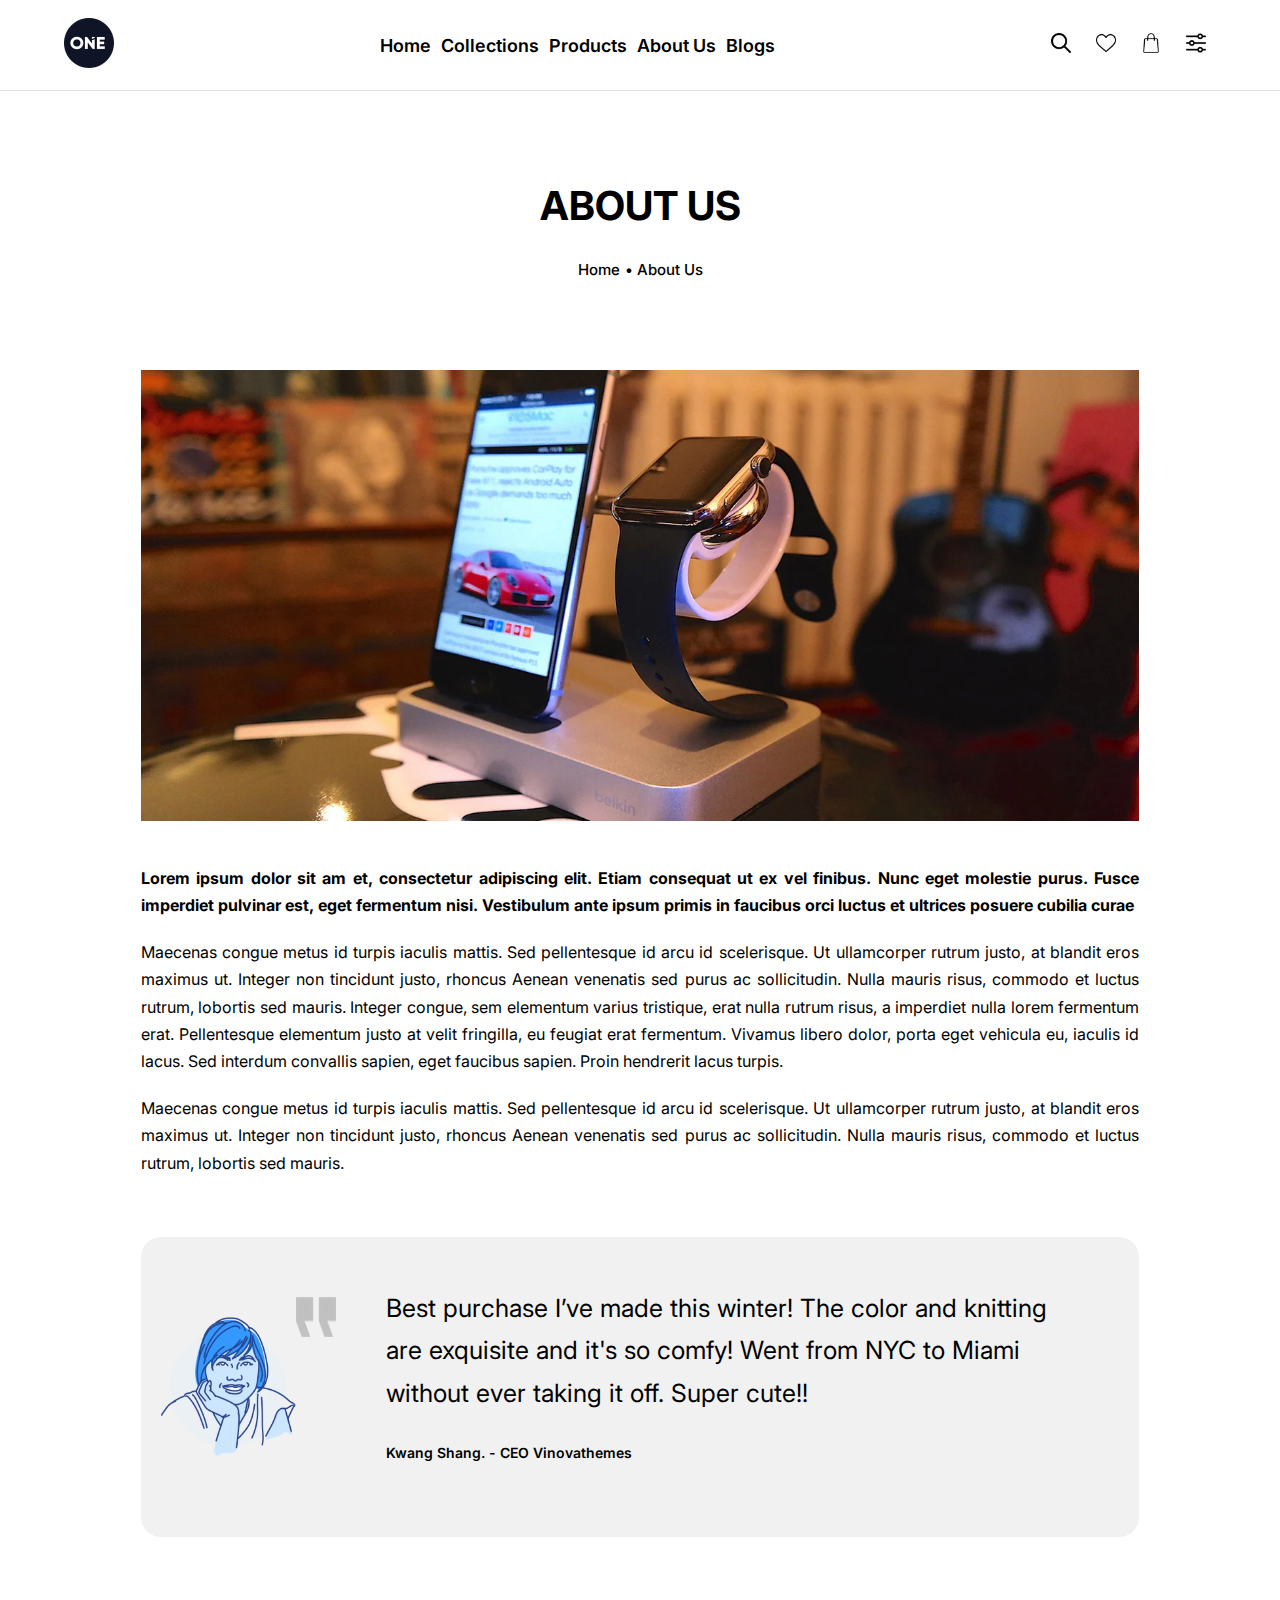
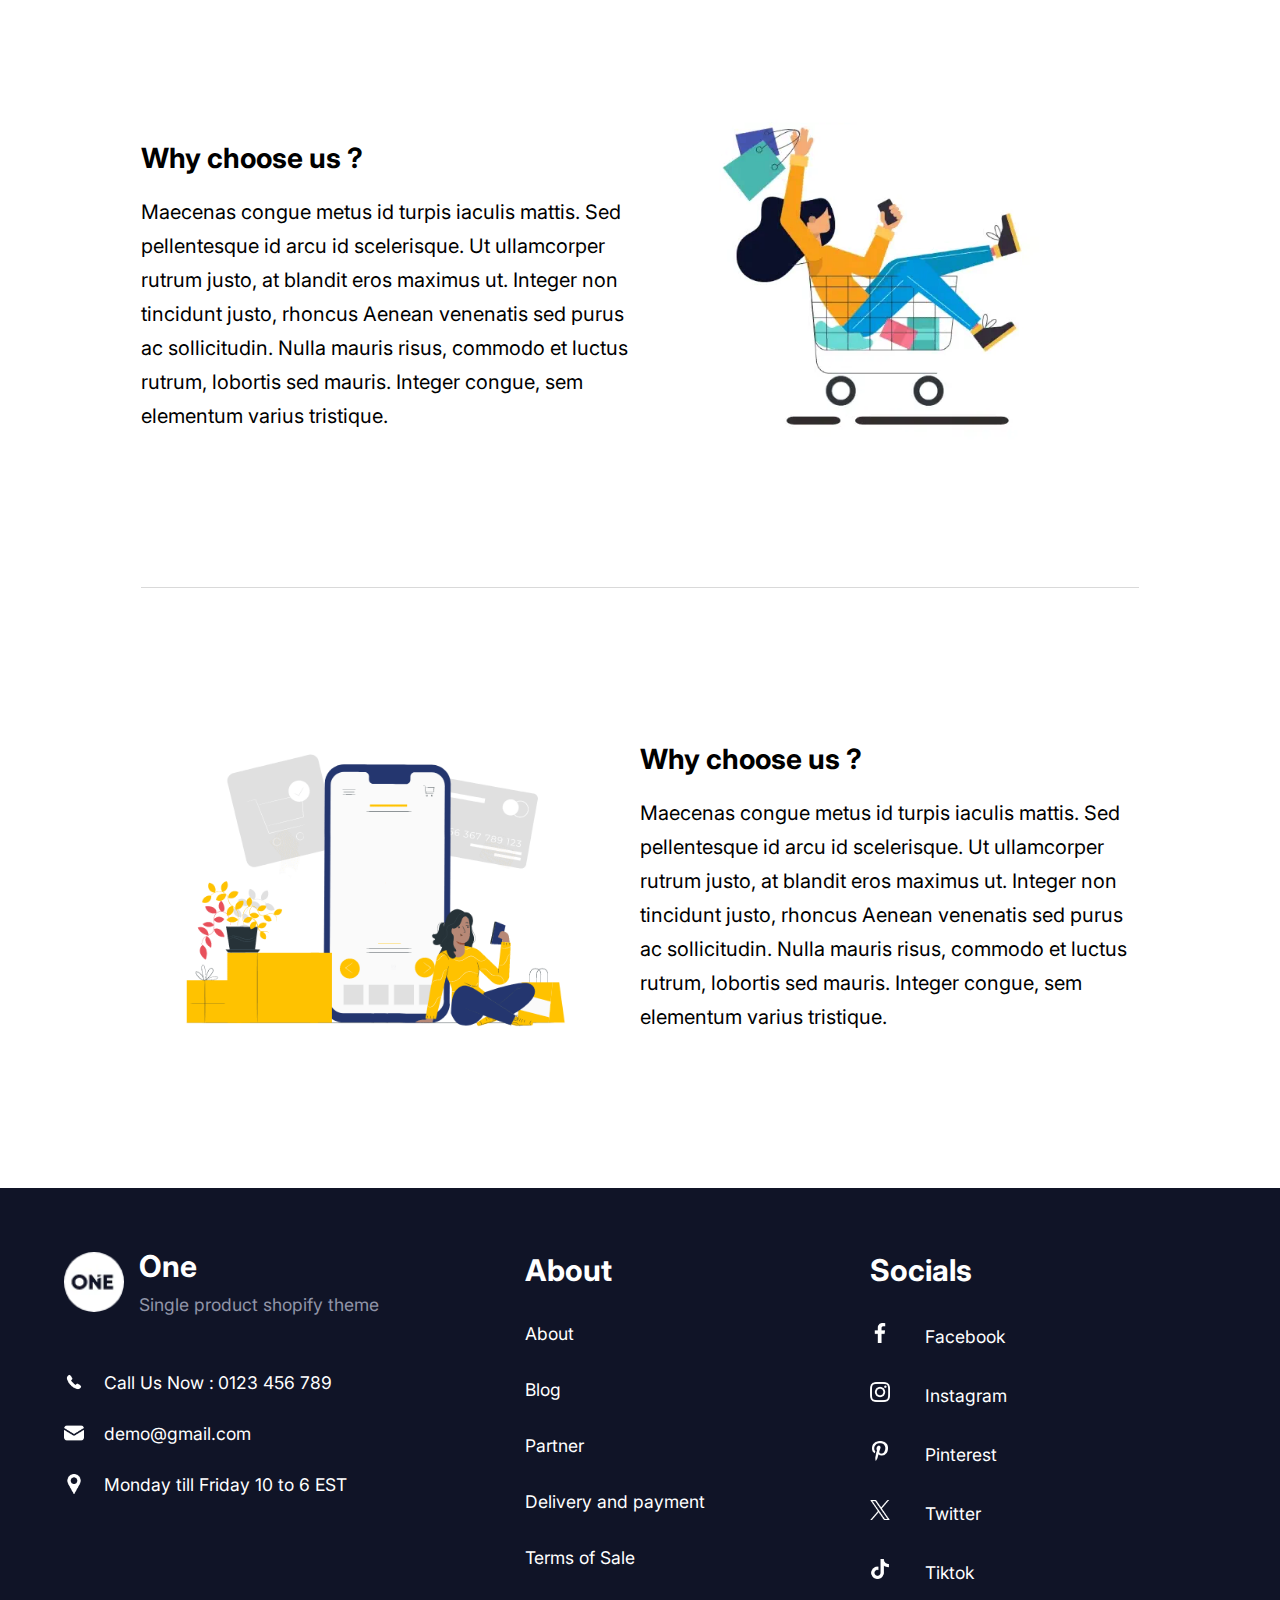
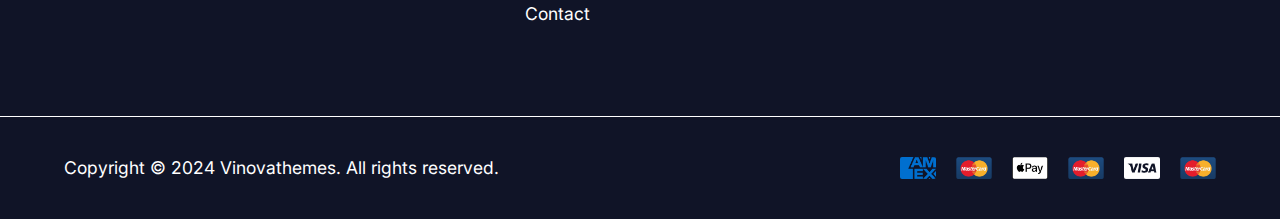
==== about.html @ 4d0b7486 "initial commit" ====
<!DOCTYPE html>
<html lang="en">
  <head>
    <meta charset="UTF-8" />
    <meta name="viewport" content="width=device-width, initial-scale=1.0" />
    <link rel="stylesheet" href="./css/landing.css" />
    <link rel="stylesheet" href="./css/collection.css" />
    <link rel="stylesheet" href="./css/about.css" />
    <link rel="stylesheet" href="./css/common.css" />

    <style>
      @import url("https://fonts.googleapis.com/css2?family=Inter:ital,opsz,wght@0,14..32,100..900;1,14..32,100..900&display=swap");

      /* ANIMATION START */

      @keyframes appear {
        from {
          opacity: 0;
          scale: 0.5;
        }
        to {
          opacity: 1;
          scale: 1;
        }
      }

      .hero-sec,
      .about-sec__desc img {
        animation: appear 0.3s linear;
      }

      .about-sec__desc p,
      .about-quote-sec,
      .about-sec__list-item {
        animation: appear linear;
        animation-timeline: view();
        animation-range: entry 0% cover 40%;
      }

      /* ANIMATION END */
    </style>

    <title>ABOUT US</title>
  </head>

  <body>
    <!-- HEADER START  -->

    <div class="header">
      <div>
        <a href="./">
          <span
            ><img
              class="header__logo"
              src="./images/logo.avif"
              alt="logo"
            /> </span
        ></a>
      </div>

      <div class="header__menus">
        <a href="/">Home</a>
        <a href="/collection.html">Collections</a>
        <a href="/product.html">Products</a>
        <a href="/about.html">About Us</a>
        <a href="/blog.html">Blogs</a>
      </div>

      <div class="header__icons">
        <img
          class="header__search"
          src="./images/icons/search.png"
          alt="search icon"
        />
        <img
          class="header__likes"
          src="./images/icons/heart.png"
          alt="likes icon"
        />
        <img
          class="header__cart"
          src="./images/icons/cart.png"
          alt="cart icon"
        />
        <img
          class="header__settings"
          src="./images/icons/settings.png"
          alt="settings icon"
        />
      </div>
      <img
        class="header__menu-icon"
        src="./images/icons/app-drawer.png"
        alt="menu-icon"
      />
    </div>

    <!-- HEADER END  -->

    <!-- HERO SEC START -->

    <div class="hero-sec about-sec">
      <h2>ABOUT US</h2>
      <p>
        <span><a href="/">Home</a></span
        >• About Us
      </p>
    </div>

    <!-- HERO SEC END -->

    <!-- ABOUT SEC DESCRIPTION START -->

    <div class="about-sec__desc">
      <img src="./images/about-img.webp" alt="img.png" />
      <p class="para-bold">
        Lorem ipsum dolor sit am et, consectetur adipiscing elit. Etiam
        consequat ut ex vel finibus. Nunc eget molestie purus. Fusce imperdiet
        pulvinar est, eget fermentum nisi. Vestibulum ante ipsum primis in
        faucibus orci luctus et ultrices posuere cubilia curae
      </p>
      <p>
        Maecenas congue metus id turpis iaculis mattis. Sed pellentesque id arcu
        id scelerisque. Ut ullamcorper rutrum justo, at blandit eros maximus ut.
        Integer non tincidunt justo, rhoncus Aenean venenatis sed purus ac
        sollicitudin. Nulla mauris risus, commodo et luctus rutrum, lobortis sed
        mauris. Integer congue, sem elementum varius tristique, erat nulla
        rutrum risus, a imperdiet nulla lorem fermentum erat. Pellentesque
        elementum justo at velit fringilla, eu feugiat erat fermentum. Vivamus
        libero dolor, porta eget vehicula eu, iaculis id lacus. Sed interdum
        convallis sapien, eget faucibus sapien. Proin hendrerit lacus turpis.
      </p>
      <p>
        Maecenas congue metus id turpis iaculis mattis. Sed pellentesque id arcu
        id scelerisque. Ut ullamcorper rutrum justo, at blandit eros maximus ut.
        Integer non tincidunt justo, rhoncus Aenean venenatis sed purus ac
        sollicitudin. Nulla mauris risus, commodo et luctus rutrum, lobortis sed
        mauris.
      </p>
    </div>

    <!-- ABOUT SEC DESCRIPTION END -->

    <!-- ABOUT QUOTE START -->
    <div class="about-quote-sec">
      <div class="about-quote-sec__img">
        <img src="./images/quote-woman.avif" alt="" />
      </div>
      <div class="about-quote-sec__text">
        <img src="./images/icons/icon-quote.webp" alt="quotation-mark" />
        <div class="about-quote-sec__para">
          <p class="quote-para">
            Best purchase I’ve made this winter! The color and knitting are
            exquisite and it's so comfy! Went from NYC to Miami without ever
            taking it off. Super cute!!
          </p>
          <p class="quote-name">Kwang Shang. - CEO Vinovathemes</p>
        </div>
      </div>
    </div>
    <!-- ABOUT QUOTE END -->

    <!-- ABOUT LIST START -->
    <div class="about-sec__list">
      <div class="about-sec__list-item border-bottom">
        <div class="about-sec__list-item-text">
          <h4>Why choose us ?</h4>
          <p>
            Maecenas congue metus id turpis iaculis mattis. Sed pellentesque id
            arcu id scelerisque. Ut ullamcorper rutrum justo, at blandit eros
            maximus ut. Integer non tincidunt justo, rhoncus Aenean venenatis
            sed purus ac sollicitudin. Nulla mauris risus, commodo et luctus
            rutrum, lobortis sed mauris. Integer congue, sem elementum varius
            tristique.
          </p>
        </div>
        <div class="about-sec__list-item-img">
          <img src="./images/gifs/about-1.webp" alt="" />
        </div>
      </div>

      <div class="about-sec__list-item">
        <div class="about-sec__list-item-img">
          <img src="./images/gifs/about-2.gif" alt="" />
        </div>

        <div class="about-sec__list-item-text">
          <h4>Why choose us ?</h4>
          <p>
            Maecenas congue metus id turpis iaculis mattis. Sed pellentesque id
            arcu id scelerisque. Ut ullamcorper rutrum justo, at blandit eros
            maximus ut. Integer non tincidunt justo, rhoncus Aenean venenatis
            sed purus ac sollicitudin. Nulla mauris risus, commodo et luctus
            rutrum, lobortis sed mauris. Integer congue, sem elementum varius
            tristique.
          </p>
        </div>
      </div>
    </div>
    <!-- ABOUT LIST END -->

    <!-- FOOTER SECTION START -->
    <div class="footer-sec">
      <!-- ---contact--- -->
      <div class="footer-sec__contact">
        <div class="footer-sec__contact-logo">
          <img src="./images/logo-white.webp" alt="logo" />
          <div class="footer-sec__contact-logo-text">
            <h6>One</h6>
            <p>Single product shopify theme</p>
          </div>
        </div>
        <div class="footer-sec__contact-info">
          <img src="./images/icons/call.png" alt="phone" />
          <p class="footer-sec__contact-text">Call Us Now :</p>

          <p class="footer-sec__contact-link">0123 456 789</p>
        </div>

        <div class="footer-sec__contact-info">
          <img src="./images/icons/email.png" alt="phone" />

          <p class="footer-sec__contact-link">demo@gmail.com</p>
        </div>

        <div class="footer-sec__contact-info">
          <img src="./images/icons/pin.png" alt="phone" />
          <p class="footer-sec__contact-text">Monday till Friday 10 to 6 EST</p>
        </div>
      </div>

      <!-- ---about--- -->
      <div class="footer-sec__about">
        <h4>About</h4>

        <div class="footer-about__a">
          <a href="#">About</a>
          <a href="#">Blog</a>
          <a href="#">Partner</a>
          <a href="#">Delivery and payment</a>
          <a href="#">Terms of Sale</a>
          <a href="#">Contact</a>
        </div>
      </div>

      <!-- ---social--- -->

      <div class="footer-sec__social">
        <h4>Socials</h4>

        <div class="footer-social__a">
          <a href="#">
            <span><img src="./images/icons/facebook.png" alt="fb" /></span>
            Facebook</a
          >
          <a href="#">
            <span><img src="./images/icons/instagram.png" alt="fb" /></span>

            Instagram</a
          >
          <a href="#">
            <span><img src="./images/icons/pinterest.png" alt="fb" /></span>
            Pinterest</a
          >
          <a href="#">
            <span><img src="./images/icons/twitter.png" alt="fb" /></span>
            Twitter</a
          >
          <a href="#">
            <span><img src="./images/icons/tiktok.png" alt="fb" /></span>
            Tiktok</a
          >
        </div>
      </div>
    </div>
    <!-- FOOTER SECTION END -->

    <!--LOWER FOOTER START -->
    <div class="lower-footer">
      <p>Copyright © 2024 Vinovathemes. All rights reserved.</p>
      <div class="lower-footer__cards">
        <img src="./images/icons/american-express.png" alt="american-express" />
        <img src="./images/icons/master.png" alt="master" />
        <img src="./images/icons/apple-pay.png" alt="apple-pay" />
        <img src="./images/icons/master.png" alt="master" />
        <img src="./images/icons/visa.png" alt="visa" />
        <img src="./images/icons/master.png" alt="master" />
      </div>
    </div>
    <!--LOWER FOOTER END -->
  </body>
</html>
---- css/landing.css ----
/* -------------- */
/*  HERO SECTION  */
/* -------------- */

.hero-section {
  display: flex;
  width: calc(100% - 30%);
  height: 600px;
  display: flex;
  padding: 0px 15%;
  margin-top: 90px;
  background-image: url("/images/image_1.webp");
  background-repeat: no-repeat;
  background-size: cover;
}

.text-highlight {
  font-size: 16px;
  color: #9195a8;
  text-transform: uppercase;
  text-align: center;
}

.hero-section__content {
  width: 50%;
  height: 100%;
  display: flex;
  flex-direction: column;
  justify-content: center;

  align-items: flex-end;
  gap: 50px;
}

.content__title {
  text-align: right;
  font-size: 45px;
}

.hero-section__link {
  font-size: 17.5px;
  color: #000;
  padding: 30px;
  text-decoration: none;
  transition: all 0.2s;

  gap: 10px;
  cursor: pointer;
}

.hero-section__link:hover {
  color: #4bd963;
}

.hero-section__link span img {
  width: 17.5px;
  height: 17.5px;
}

.content__btn {
  width: 140px;
  height: 40px;
  background-color: #4bd963;
  outline: none;
  border: none;
  border-radius: 6px;
  font-size: 17, 5px;
  color: white;
  font-weight: 600px;
  cursor: pointer;
  transition: ease-in 0.3s;
}

.content__btn:hover {
  background-color: #25b62f;
}

/* ----------------- */
/*  HERO SECTION END */
/* ----------------- */

/* -------------- */
/*  POLICY START  */
/* -------------- */

.policy-item {
  margin-top: 40px;

  background-image: url(/images/policy-img.png);
  background-size: cover;
  background-repeat: no-repeat;
  background-position: center;
  width: 100%;
  height: 590px;
  display: flex;
  flex-direction: column;
  justify-content: center;
  align-items: center;
}

.policy-item__text {
  padding-top: 30px;
  width: 100%;
  display: flex;
  justify-content: center;
  color: #fff;
  font-size: 20px;
}

.policy-item__heading {
  padding-top: 30px;
  width: 100%;
  display: flex;
  justify-content: center;
  color: #fff;
  font-size: 45px;
}

.policy-item__list {
  padding-top: 30px;
  width: 100%;
  display: flex;
  align-items: center;
  justify-content: space-evenly;
}

.policy-item-1 {
  /* padding: 0px 5%; */
  width: 20%;
  display: flex;
  flex-direction: column;
  justify-content: center;
  align-items: center;
}

.policy-item__list-circle {
  margin-bottom: 30px;
  width: 180px;
  height: 180px;
  border-radius: 100px;
  background: #fff;
  display: flex;
  justify-content: center;
  align-items: center;
}

.policy-item__list-circle img {
  width: 70px;
  height: 70px;
  padding: 40%;
  display: flex;
  align-items: center;
  justify-content: center;
}

.policy-item__list-text {
  color: #fff;
  font-size: 20px;
}

/* -------------- */
/*   POLICY END   */
/* -------------- */

/* ---------------- */
/*   ITEM FEATURES  */
/* ---------------- */

.item-features {
  width: 100%;

  background: #f5f6fc;
  display: flex;
  flex-wrap: wrap;
}

.item-features__list-1 {
  width: calc(50% - 10%);
  height: calc(315px - 10%);
  background: #f5f6fc;
  display: flex;
  padding: 0px 5%;
}

.item-features__list-2 {
  width: calc(50% - 10%);

  height: calc(315px - 10%);

  background: #fff;
  display: flex;
  padding: 0px 5%;
}

.item-features__list-3 {
  width: calc(50% - 10%);

  height: calc(315px - 10%);

  background: #fff;
  display: flex;
  padding: 0px 5%;
}

.item-features__list-4 {
  width: calc(50% - 10%);

  height: calc(315px - 10%);

  background: #f5f6fc;
  display: flex;
  padding: 0px 5%;
}

.item-features__list-text {
  width: 50%;
  display: flex;
  flex-direction: column;
  justify-content: center;
}

.text-right {
  text-align: right;
}

.text-left {
  text-align: left;
}

.item-features__list-text h1 {
  font-size: 30px;
  margin-bottom: 40px;
}

.item-features__list-text p {
  font-size: 17.5px;
  color: #9195a8;
}

.item-features__list-img {
  width: 50%;
  padding: 5% 0px 5% 5%;
  display: flex;
  align-items: center;
  justify-content: center;
}

.img-right {
  /* T R B L  */
  padding: 5% 0px 5% 5%;
}

.img-left {
  /* T R B L  */
  padding: 5% 5% 5% 0px;
}

.item-features__list-img img {
  width: 300px;
  height: 350px;
  object-fit: contain;
  background-repeat: no-repeat;
}

/* -------------------- */
/*   ITEM FEATURES END  */
/* -------------------- */

/* --------------------- */
/*   ITEM PREVIEW START  */
/* --------------------- */

.item-prev-sec {
  width: calc(100% - 10%);
  height: calc(450px - 50px);
  height: max-content;
  background: #f2f2f2;
  padding: 25px 5%;
}
.item-prev-sec__img {
  width: 100%;
  display: flex;
  align-items: center;
  justify-content: center;
  gap: 25px;
}

.item-prev-sec__img img {
  width: 33%;
  /* height: 400px; */
  height: max-content;
  object-fit: contain;
  cursor: pointer;
  transition: all 0.2s;
}

.item-prev-sec__img img:hover {
  box-shadow: 0 0 24px rgba(0, 0, 0, 0.1);
  border-radius: 10px;
}

/* ------------------- */
/*   ITEM PREVIEW END  */
/* ------------------- */

/* -------------------- */
/*   ORDER PREVIEW END  */
/* -------------------- */

.order-sec {
  margin-top: 0px !important;
  margin-bottom: 10px !important;
}

/* -------------------- */
/*   ORDER PREVIEW END  */
/* -------------------- */

/* ----------------------- */
/*   REVIEW SECTION START  */
/* ----------------------- */

.review-sec {
  width: calc(100% - 10%);
  height: auto;
  background: #f5f6fc;
  padding: 5%;
  display: flex;
  flex-direction: column;
  align-items: center;
}

.review-sec__text {
  display: flex;
  flex-direction: column;
  align-items: center;
  justify-content: center;
  margin-bottom: 50px;
}

.review-sec__text p {
  margin-top: 20px;
}

.review-sec__text h1 {
  margin: 30px 0px;
}

/* ------- */

.review-sec__list {
  width: 100%;
  display: flex;

  gap: 25px;
}

.review-sec__rating {
  width: 20%;
  padding: 0px 2.5%;
  height: max-content;
  background: #fff;
  border-radius: 10px;
  box-shadow: 0 0 6px rgba(0, 0, 0, 0.1);
  cursor: pointer;
  transition: all 0.3s;
}

.review-sec__rating:hover {
  box-shadow: 0px 0px 24px rgba(0, 0, 0, 0.1);
}

.review-sec__rating-stats {
  width: 80%;
  padding: 10% 10%;
  margin-top: 10%;

  background: #f5f6fc;
  border-radius: 10px;
  display: flex;
  flex-direction: column;
  align-items: center;
  justify-content: center;
  gap: 10px;
}

.review-sec__rating-stats p {
  color: #9195a8;
  font-size: 17.5px;
}

.review-sec__rating-stats h4 {
  font-size: 26px;
}

.review-sec__rating-stats img {
  width: 20px;
  height: 20px;
}

.review-sec__rating-stats__details-1 {
  margin: 30px 0px;
  display: flex;
  justify-content: space-between;
  align-items: center;
}

.review-sec__rating-stats__details-1 p {
  font-size: 17.5px;
}

.rating-star {
  width: 17.5px;
  height: 17.5px;
}

.rating-bar {
  object-fit: cover;
  width: 150px;
  height: 10px;
  border: 1px solid #f2f2f2;
  border-radius: 80px;
}

/* -------------------- */

.review-sec__reviews {
  width: 75%;
  /* height: auto; */
  display: flex;
  flex-wrap: wrap;
  justify-content: space-between;
  gap: 20px;
}

.review-sec__reviews-list {
  /* width: calc(33% - 7%); */
  flex: 1 1 calc(33% - 7%);
  /* height: max-content; */
  height: auto;
  padding: 2.5%;
  background: #fff;
  border-radius: 10px;
  display: flex;
  flex-direction: column;
  align-items: center;
  box-shadow: 0 0 2px rgba(0, 0, 0, 0.1);
  cursor: pointer;
  transition: all 0.2s;
}

.review-sec__reviews-list:hover {
  box-shadow: 0px 0px 24px rgba(0, 0, 0, 0.1);
}

.review-sec__reviews-list__star {
  width: 20px;
  height: 20px;
  margin-bottom: 25px;
}

.review-desc {
  text-align: center;
  font-size: 20px;
  margin-bottom: 20px;
  line-height: 35px;
  font-weight: 400;
}

.review-desc-name {
  font-size: 20px;
  margin-bottom: 20px;
  font-weight: 500;
}

.review-desc-verify {
  width: calc(100% - 4px);
  gap: 2px;
  display: flex;
  justify-content: center;
  align-items: center;
  font-size: 20px;
  margin-bottom: 20px;
}

.review-desc-verify img {
  width: 20px;
  height: 20px;
}

.review-desc-verify p {
  width: max-content;
  font-size: 20px;

  color: #4bd963;
}

.review-desc-images {
  display: flex;
  align-items: center;
  justify-content: center;
  gap: 20px;
}

.review-desc-images img {
  width: 60px;
  height: 60px;

  border-radius: 6px;

  /* background-size: 20%; */
}

/* --------------------- */
/*   REVIEW SECTION END  */
/* --------------------- */

/* -------------------------- */
/*   SUBSCRIBE SECTION START  */
/* -------------------------- */

.subscribe-sec {
  width: 100%;
  height: calc(360px - 120px);
  padding: 60px 0px;
  display: flex;
  flex-direction: column;
  align-items: center;
  justify-content: center;

  background: url(../images/gifs/green-bg.gif);
  margin-bottom: 40px;
}

.subscribe-sec p {
  font-size: 17.5px;
  color: #fdfdfd;
  margin-bottom: 30px;
}

.subscribe-sec h2 {
  font-size: 40px;
  color: #fdfdfd;
  margin-bottom: 60px;
}

.subscribe-sec input {
  width: 70%;
  height: 50px;
  padding: 0px 20px;
  background: #fdfdfd;
  border: none;
  border-radius: 6px;
}

/* ------------------------ */
/*   SUBSCRIBE SECTION END  */
/* ------------------------ */

/* -------------------- */
/*   FAQ SECTION START  */
/* -------------------- */
.faq-sec {
  margin-top: 60px;
  width: calc(100% - 10%);
  height: max-content;
  background: #fff;
  padding: 0px 5%;
  margin-bottom: 100px;
  display: flex;
  flex-direction: column;
  align-items: center;
}
.faq-sec h2 {
  font-size: 40px;
  margin-bottom: 20px;
}
.faq-sec__link {
  font-size: 15px;
  display: flex;
  align-items: center;
  gap: 10px;
  cursor: pointer;
  transition: all 0.2s;
}

.faq-sec p span img {
  width: 15px;
  height: 15px;
  display: flex;
  align-items: center;
}

.faq-sec__link:hover {
  color: #4bd963;
}

.faq-sec__ans1 {
  margin-top: 90px;
}

.faq-sec__ans1 {
  width: 100%;
  height: max-content;
  padding: 20px 0px;
  background: #000;
  border: 1px solid #d2d2d2;
  border-radius: 6px;
  cursor: pointer;
}

.faq-sec__ans1-text {
  width: calc(100% - 4%);
  padding: 2%;
}

.faq-sec__quest {
  font-size: 24px;
  color: #fff;
  font-weight: 500;
  display: flex;
  justify-content: space-between;
}

.faq-sec__quest span img {
  width: 20px;
  height: 20px;
}

.faq-sec__ans1-desc {
  margin-top: 20px;
  font-size: 17.5px;
  color: #fff;
  line-height: 1.7;
}

/* 2 */

.faq-sec__ans2 {
  margin-top: 20px;
  display: flex;
  align-items: center;
  width: 100%;
  height: max-content;
  padding: 30px 0;
  background: #fff;
  border: 1px solid #d2d2d2;
  border-radius: 6px;
  cursor: pointer;
}

.faq-sec__ans2-text {
  width: calc(100% - 4%);
  padding: 0px 2%;
}

.faq-sec__quest2 {
  font-size: 24px;
  color: #000;
  font-weight: 500;
  display: flex;
  justify-content: space-between;
  align-items: center;
}

.faq-sec__quest2 span img {
  width: 20px;
  height: 20px;
}

/* ------------------ */
/*   FAQ SECTION END  */
/* ------------------ */

/* ----------------- */
/*   MEDIA QUERIES   */
/* ----------------- */

@media screen and (max-width: 1440px) {
  .policy-item {
    height: 550px;
  }

  .policy-item__text {
    font-size: 18px;
    text-align: center;
  }

  .policy-item__heading {
    font-size: 40px;
  }

  .policy-item__list-circle {
    width: 160px;
    height: 160px;
  }

  .policy-item__list-text {
    font-size: 19px;
    text-align: center;
  }

  /* -___-___- */

  .review-sec__rating-stats p {
    font-size: 15px;
  }

  .review-sec__rating-stats img {
    width: 18px;
    height: 18px;
  }

  .review-sec__rating-stats__details-1 p {
    font-size: 15.5px;
  }

  .rating-star {
    width: 15.5px;
    height: 15.5px;
  }

  .rating-bar {
    object-fit: cover;
    width: 80px;
    height: 6px;
  }
}
/* --max-width: 1280-- */

@media screen and (max-width: 1280px) {
  .policy-item {
    height: 500px;
  }

  .policy-item__list-circle {
    width: 140px;
    height: 140px;
  }

  .policy-item__list-text {
    font-size: 16px;
  }

  .item-features__list-img img {
    width: 250px;
    height: 290px;
  }

  /* -___-___- */

  .review-sec__rating-stats h4 {
    font-size: 22px;
  }

  .review-sec__rating-stats p {
    font-size: 12px;
  }

  .review-sec__rating-stats img {
    width: 16px;
    height: 16px;
  }

  .review-sec__rating-stats__details-1 {
    margin: 15px 0px;
  }

  .review-sec__rating-stats__details-1 p {
    font-size: 14px;
  }

  .rating-star {
    width: 13px;
    height: 13px;
  }

  .rating-bar {
    object-fit: cover;
    width: 70px;
    height: 5px;
  }
}

/* ------1080px----- */

@media screen and (max-width: 1080px) {
  .policy-item {
    height: 450px;
  }

  .faq-sec__ans1-desc {
    font-size: 17px;
  }

  .hero-section {
    background: #f2f2f2;
  }

  .hero-section__content {
    width: 100%;
    align-items: center;
  }

  .content__title {
    text-align: center;
    font-size: 40px;
  }

  .policy-item__list-circle {
    width: 120px;
    height: 120px;
  }

  .policy-item__list-circle img {
    width: 50px;
    height: 50px;
  }

  .policy-item__list-text {
    font-size: 14px;
  }

  /* ------ */

  .item-features__list-text h1 {
    font-size: 24px;
  }

  .item-features__list-text p {
    font-size: 15.5px;
  }

  .item-features__list-img img {
    width: 220px;
    height: 270px;
  }

  /* -___-___- */

  .review-sec__rating-stats h4 {
    font-size: 19px;
  }

  .review-sec__rating-stats p {
    font-size: 9px;
  }

  .review-sec__rating-stats img {
    width: 13px;
    height: 13px;
  }

  .review-sec__rating-stats__details-1 {
    margin: 10px 0px;
  }

  .review-sec__rating-stats__details-1 p {
    font-size: 10px;
  }

  .rating-star {
    width: 10px;
    height: 10px;
  }

  .rating-bar {
    object-fit: cover;
    width: 45px;
    height: 4px;
  }

  /* --- */

  .review-desc-verify p {
    font-size: 16px;
  }

  .review-desc-verify img {
    width: 16px;
    height: 16px;
  }
}

/* ---max-width: 900--- */

@media screen and (max-width: 900px) {
  .review-sec__reviews {
    gap: 15px;
  }

  .review-sec__reviews-list__star {
    width: 16px;
    height: 16px;
    margin-bottom: 15px;
  }

  .review-desc,
  .review-desc-name {
    font-size: 17px;
    margin-bottom: 10px;
    line-height: 1.4;
  }

  .review-desc-verify {
    margin-bottom: 10px;
  }

  .review-desc-verify p {
    font-size: 12px;
  }

  .review-desc-verify img {
    width: 14px;
    height: 14px;
  }

  .review-desc-images img {
    width: 50px;
    height: 50px;
  }
}

/* -----768------- */

@media screen and (max-width: 768px) {
  .faq-sec__ans1-desc {
    font-size: 15px;
  }
  .faq-sec h2 {
    font-size: 30px;
  }

  /* -- */

  .policy-item {
    height: 400px;
  }

  .policy-item__heading {
    font-size: 36px;
  }

  .policy-item__list-circle {
    width: 80px;
    height: 80px;
  }

  .policy-item__list-circle img {
    width: 40px;
    height: 40px;
  }

  .policy-item__list-text {
    font-size: 11px;
    text-align: center;
  }

  /* ------ */

  .item-features__list-text h1 {
    font-size: 20px;
  }

  .item-features__list-text p {
    font-size: 13.5px;
  }

  .item-features__list-img img {
    width: 180px;
    height: 230px;
  }

  /* -___-___- */

  .review-sec__rating-stats h4 {
    font-size: 15px;
  }

  .review-sec__rating-stats p {
    font-size: 8px;
    text-align: center;
  }

  .review-sec__rating-stats img {
    width: 10px;
    height: 10px;
  }

  .review-sec__rating-stats__details-1 {
    margin: 10px 0px;
  }

  .review-sec__rating-stats__details-1 p {
    font-size: 8px;
  }

  .rating-star {
    width: 8px;
    height: 8px;
  }

  .rating-bar {
    object-fit: cover;
    width: 35px;
    height: 3px;
  }

  /* ---- */

  .review-sec__reviews {
    gap: 10px;
  }

  .review-sec__reviews-list__star {
    width: 14px;
    height: 14px;
    margin-bottom: 10px;
  }

  .review-desc {
    font-weight: 300;
  }

  .review-desc,
  .review-desc-name {
    font-size: 13px;
    margin-bottom: 10px;
    line-height: 1.4;
  }

  .review-desc-verify {
    margin-bottom: 10px;
  }

  .review-desc-verify p {
    font-size: 10px;
  }

  .review-desc-verify img {
    width: 11px;
    height: 11px;
  }

  .review-desc-images img {
    display: none;
  }
}

/* ----620px---- */

@media screen and (max-width: 620px) {
  .policy-item {
    height: 370px;
  }

  .policy-item__heading {
    font-size: 32px;
  }

  .item-features {
    display: none;
  }

  /* -___-___- */

  .review-sec__list {
    display: flex;
    flex-wrap: wrap;
  }

  .review-sec__rating {
    width: 90%;
    padding: 0px 5%;
  }

  .review-sec__rating-stats {
    gap: 10px;
  }

  .review-sec__rating-stats h4 {
    font-size: 40px;
  }

  .review-sec__rating-stats p {
    font-size: 20px;
    text-align: center;
    font-weight: 300;
  }

  .review-sec__rating-stats img {
    width: 20px;
    height: 20px;
  }

  .review-sec__rating-stats__details-1 {
    margin: 20px 0px;
    justify-content: space-evenly;
  }

  .review-sec__rating-stats__details-1 p {
    font-size: 20px;
  }

  .rating-star {
    width: 19px;
    height: 19px;
  }

  .rating-bar {
    object-fit: cover;
    width: 120px;
    height: 8px;
  }

  /* ---- */

  .review-sec__reviews {
    gap: 10px;
    width: 100%;
    justify-content: space-between;
  }

  .review-sec__reviews-list__star {
    width: 14px;
    height: 14px;
    margin-bottom: 10px;
  }

  .review-desc {
    font-weight: 300;
  }

  .review-desc,
  .review-desc-name {
    font-size: 13px;
    margin-bottom: 10px;
    line-height: 1.4;
  }

  .review-desc-verify {
    margin-bottom: 10px;
  }

  .review-desc-verify p {
    font-size: 10px;
  }

  .review-desc-verify img {
    width: 11px;
    height: 11px;
  }

  .review-desc-images img {
    display: none;
  }
  /* ----_---- */

  .subscribe-sec {
    height: calc(300px - 80px);
    padding: 40px 0px;
  }

  .subscribe-sec p {
    font-size: 17px;
  }

  .subscribe-sec h2 {
    font-size: 32px;
    margin-bottom: 40px;
  }

  .subscribe-sec input {
    height: 45px;
  }
}

/* --maxwidth: 505-- */

@media screen and (max-width: 505px) {
  .policy-item {
    height: 350px;
  }

  .policy-item__text {
    font-size: 16px;
  }

  .policy-item__heading {
    font-size: 26px;
  }

  .faq-sec__ans1-desc {
    font-size: 14px;
  }
  .faq-sec h2 {
    font-size: 24px;
  }

  .content__title {
    font-size: 30px;
  }

  .hero-section__link {
    display: none;
  }

  /* ------ */

  .item-features__list-text h1 {
    font-size: 20px;
  }

  .item-features__list-text p {
    font-size: 13.5px;
  }

  .item-features__list-img {
    display: none;
  }

  /* --- */

  .review-desc,
  .review-desc-name {
    font-size: 12px;
    margin-bottom: 10px;
    line-height: 1.4;
  }

  .review-desc-verify p {
    font-size: 9px;
  }

  .review-desc-verify img {
    width: 10px;
    height: 10px;
  }

  /* --- */

  .faq-sec h2 {
    font-size: 26px;
  }
  .faq-sec__link {
    font-size: 13px;
  }

  .faq-sec p span img {
    width: 13px;
    height: 13px;
  }

  .faq-sec__quest,
  .faq-sec__quest2 {
    font-size: 20px;
  }

  .faq-sec__quest span img {
    width: 17px;
    height: 17px;
  }

  .faq-sec__ans1-desc {
    font-size: 15px;
  }

  .faq-sec__ans2 {
    padding: 20px 0;
  }
}

/* ---max-width: 425--- */

@media screen and (max-width: 425px) {
  .policy-item {
    height: 320px;
  }

  .policy-item__text {
    font-size: 14px;
  }

  .policy-item__heading {
    font-size: 23px;
  }

  /* --- */

  .review-desc,
  .review-desc-name {
    font-size: 12px;
    margin-bottom: 10px;
    line-height: 1.4;
  }

  .review-desc-verify p {
    font-size: 8px;
  }

  .review-desc-verify img {
    width: 10px;
    height: 10px;
  }

  /* ----_---- */

  .subscribe-sec {
    height: calc(260px - 60px);
    padding: 30px 0px;
  }

  .subscribe-sec p {
    font-size: 16px;
  }

  .subscribe-sec h2 {
    font-size: 28px;
    margin-bottom: 30px;
  }

  .subscribe-sec input {
    height: 40px;
  }
}

/* ---max-width: 375--- */

@media screen and (max-width: 375px) {
  .policy-item {
    height: 300px;
  }

  .policy-item__text {
    font-size: 13px;
  }
  .policy-item__heading {
    font-size: 22px;
  }

  .policy-item__list-circle {
    width: 60px;
    height: 60px;
  }

  .policy-item__list-circle img {
    width: 30px;
    height: 30px;
  }

  .policy-item__list-text {
    font-size: 10px;
    text-align: center;
  }

  /* ----_---- */

  .subscribe-sec {
    height: calc(220px - 40px);
    padding: 20px 0px;
  }

  .subscribe-sec p {
    font-size: 14px;
  }

  .subscribe-sec h2 {
    font-size: 20px;
    margin-bottom: 20px;
  }

  .subscribe-sec input {
    height: 35px;
  }
}

/* ---max-width: 320--- */

@media screen and (max-width: 320px) {
  .policy-item {
    height: 280px;
  }

  .policy-item__heading {
    font-size: 18px;
  }

  .policy-item__list-circle {
    width: 50px;
    height: 50px;
  }

  .policy-item__list-circle img {
    width: 25px;
    height: 25px;
  }

  .policy-item__list-text {
    font-size: 9px;
    text-align: center;
  }

  /* -___-___- */

  .review-sec__rating-stats h4 {
    font-size: 32px;
  }

  .review-sec__rating-stats p {
    font-size: 15px;
    text-align: center;
    font-weight: 300;
  }

  .review-sec__rating-stats img {
    width: 15px;
    height: 15px;
  }

  .review-sec__rating-stats__details-1 {
    margin: 15px 0px;
  }

  .review-sec__rating-stats__details-1 p {
    font-size: 15px;
  }

  .rating-star {
    width: 14px;
    height: 14px;
  }

  .rating-bar {
    object-fit: cover;
    width: 100px;
    height: 6px;
  }
}

/* --------------------- */
/*   MEDIA QUERIES END   */
/* --------------------- */
---- css/collection.css ----
/* ------------------- */
/*  HERO SECTION START */
/* ------------------- */

.hero-sec {
  width: calc(100% - 10%);
  margin-top: 90px;
  padding: 0px 5%;
  height: 400px;
  background: #f5f6fc;
  display: flex;
  flex-direction: column;
  align-items: center;
  justify-content: center;
}

.hero-sec h2 {
  text-transform: uppercase;
  font-size: 40px;
  margin-bottom: 30px;
}

.hero-sec p {
  font-size: 15px;
  font-weight: 500;
}

.hero-sec p span a {
  font-size: 15px;
  font-weight: 500;
  text-decoration: none;
  color: #000;
  margin-right: 5px;
}

/* ----------------- */
/*  HERO SECTION END */
/* ----------------- */

/* ------------------------- */
/*  COLLECTION SECTION START */
/* ------------------------- */
.collection-sec {
  border: none !important;
  margin-top: 90px;
  width: calc(100% - 26%);
  height: max-content;
  background: #fff;
  padding: 0px 13%;
  display: flex;
  flex-direction: column;
  /* align-items: center; */
  border-bottom: 1px solid #d2d2d2;
}

.collection-sec__info {
  display: flex;
  align-items: center;
}

.collection-sec__info h2 {
  text-transform: uppercase;
  font-size: 24px;
  font-weight: 800;

  cursor: pointer;
  transition: all 0.2s;

  display: flex;
  align-items: center;
}

.collection-sec__info h2:hover {
  color: #4bd963;
}

.collection-sec__info img {
  width: 20px;
  height: 20px;
  margin-right: 20px;
}

.collection-sec-img {
  margin-left: 10px;
}

.collection-sec__info p {
  font-size: 12px;
  color: #535353;
  font-weight: 400;
  text-transform: none;
}

.collection-sec button {
  margin-top: 20px;
  width: 145px;
  height: 44px;
  background: #4bd963;
  border: none;
  border-radius: 4px;
  color: #fff;
  cursor: pointer;
  transition: all 0.2s;
}

.collection-sec button span img {
  width: 20px;
  height: 20px;
  margin-right: 10px;
}

.collection-sec button:hover {
  background: #25b62f;
}

.collection-sec-border {
  border-top: 1px solid #dedede;
  display: flex;
  justify-content: space-between;
}

.collection-sec_more {
  /* border: 1px solid #000; */
  margin-top: 40px;

  margin-bottom: 80px;

  display: flex;
  flex-direction: column;
  align-items: center;
  justify-content: center;
  gap: 30px;
}
.collection-sec_more {
  font-size: 12px;
  color: #535353;
  font-weight: 400;
  text-transform: none;
}

.collection-sec_more img {
  width: 400px;
  height: 5px;
  object-fit: cover;
  border: 1px solid #d2d2d2;
  border-radius: 8px;
}

/* ----------------------- */
/*  COLLECTION SECTION END */
/* ----------------------- */

/* ------------------- */
/*  TAGS SECTION START */
/* ------------------- */

.tags-sec {
  width: calc(100% - 26%);
  /* height: 600px; */
  height: max-content;

  background: #f2f2f2;
  padding: 5% 13% 0px 13%;
  display: flex;
  flex-direction: column;
  /* align-items: center; */
}

.tags-sec__buttons {
  margin-bottom: 80px;
}

.tags-sec__buttons h4 {
  font-size: 24px;
  display: flex;
  align-items: center;
  margin-bottom: 30px;
}

.tags-sec__buttons h4 span img {
  width: 20px;
  height: 20px;
  margin-right: 6px;
}

.tags-sec__buttons button {
  width: max-content;
  height: 40px;
  padding: 0px 30px;
  background: #fff;
  border: 1px solid #c8c8c8;
  border-radius: 6px;

  cursor: pointer;
  transition: all 0.2s;
  margin-bottom: 10px;
}

.tags-sec__buttons button:hover {
  background: #4bd963;
  color: #fff;
}
.tags-sec__text {
  margin-bottom: 60px;
}

.tags-sec__text h4 {
  text-transform: uppercase;
  font-size: 30px;
  margin-bottom: 30px;
}

.tags-sec__text p {
  font-size: 17.5px;
  color: #9195a8;
  text-align: justify;
  line-height: 1.6;
}
/* ----------------- */
/*  TAGS SECTION END */
/* ----------------- */

/* ---------------------- */
/* BENEFITS SECTION START */
/* ---------------------- */

.benefit-sec {
  width: calc(100% - 24%);
  padding: 50px 12%;
  height: calc(250px - 100px);
  border-bottom: 1px solid #9195a8;
  background: #fff;
  display: flex;
  gap: 20px;
}

.benefit-sec__item {
  width: calc(33% - 20px);

  /* border: 1px solid #f2f2f2; */
  display: flex;
  align-items: center;
}
.benefit-sec__item-left {
  width: 85px;
  height: 85px;
}

.benefit-sec__circle {
  width: 100px;
  height: 100px;

  border-radius: 100%;
  background: #e9ebeb;
  display: flex;
  align-items: center;
  justify-content: center;

  /* width: 180px;
  height: 180px;
  border-radius: 100px;
  background: #e9e9e9;
  display: flex;
  justify-content: center;
  align-items: center; */
}

.benefit-sec__circle img {
  width: 34px;
  height: 34px;
  object-fit: contain;
}

.benefit-sec__text {
  margin-left: 25px;
}

.benefit-sec__text h4 {
  font-size: 20px;
  font-weight: 600;

  margin-bottom: 10px;
}

.benefit-sec__text p {
  font-size: 17.5px;
  color: #535353;
  letter-spacing: 1px;
  line-height: 30px;
}

/* -------------------- */
/* BENEFITS SECTION END */
/* -------------------- */

.recent-sec {
  padding: 0px 10%;
  width: calc(100% - 20%);
}

/* ----------- */
/* MEDIA QUERY */
/* ----------- */

/* -----1080------- */

@media screen and (max-width: 1080px) {
  .benefit-sec {
    display: none;
  }
}

/* -----1080------- */

@media screen and (max-width: 1080px) {
}

/* -----1080------- */

@media screen and (max-width: 1080px) {
}
---- css/about.css ----
/* ------------------- */
/*  HERO SECTION START */
/* ------------------- */

.about-sec {
  width: calc(100% - 10%);
  margin-top: 90px;
  padding: 0px 5%;
  height: 280px;
  background: #fff;
  display: flex;
  flex-direction: column;
  align-items: center;
  justify-content: center;
}

.hero-sec h2 {
  text-transform: uppercase;
  font-size: 40px;
  margin-bottom: 30px;
}

.hero-sec p {
  font-size: 15px;
  font-weight: 500;
}

.hero-sec p span a {
  font-size: 15px;
  font-weight: 500;
  text-decoration: none;
  color: #000;
  margin-right: 5px;
}

/* ----------------- */
/*  HERO SECTION END */
/* ----------------- */

/* ---------------------------- */
/*  ABOUT SEC DESCRIPTION START */
/* ---------------------------- */

.about-sec__desc {
  width: calc(100% - 22%);
  padding: 0px 11%;
  height: max-content;
  margin-bottom: 60px;
}

.about-sec__desc img {
  width: 100%;
  height: 100%;
  object-fit: contain;
  margin-bottom: 40px;
}

.para-bold {
  font-weight: 700;
}

.about-sec__desc p {
  line-height: 1.7;
  text-align: justify;
  margin-bottom: 20px;
}

/* -------------------------- */
/*  ABOUT SEC DESCRIPTION END */
/* -------------------------- */

/* ------------------ */
/*  ABOUT QUOTE START */
/* ------------------ */

.about-quote-sec {
  width: calc(100% - 22%);
  margin: 0px 11%;
  height: calc(300px - 8%);

  background: #f1f1f1;
  border-radius: 20px;
  display: flex;
  justify-content: center;
  align-items: center;
}

.about-quote-sec__img {
  /* width: calc(25% - 8%);
  padding: 0px 4%; */

  width: 30%;

  height: 250px;
  margin-left: 20px;
}

.about-quote-sec__img img {
  width: 100%;
  height: 100%;
  object-fit: contain;
}

.about-quote-sec__text {
  padding: 50px 0px;
  height: 200px;
  display: flex;
}

.about-quote-sec__text img {
  width: 40px;
  height: 40px;
  margin-top: 10px;
}

.about-quote-sec__para {
  margin: 0px 50px;
}

.quote-para {
  font-size: 25px;
  line-height: 1.7;
}

.quote-name {
  font-size: 14px;
  font-weight: 600;
  margin-top: 30px;
}

/* ---------------- */
/*  ABOUT QUOTE END */
/* ---------------- */

/* ----------------- */
/*  ABOUT LIST START */
/* ----------------- */

.about-sec__list {
  margin-top: 50px;
  width: calc(100% - 22%);
  padding: 0px 11%;
  height: max-content;
  display: flex;
  flex-direction: column;
}

.about-sec__list-item {
  display: flex;
}

.border-bottom {
  border-bottom: 1px solid #d9d9d9;
}

.about-sec__list-item-text {
  width: 50%;
  display: flex;
  flex-direction: column;
  justify-content: center;
}

.about-sec__list-item-text h4 {
  font-size: 28px;
  margin-bottom: 20px;
}

.about-sec__list-item-text p {
  font-size: 20px;
  line-height: 1.7;
}

.about-sec__list-item-img {
  width: 50%;
  height: 600px;
  object-fit: contain;
  cursor: pointer;
}

.about-sec__list-item-img img {
  width: 100%;
  height: 100%;
  object-fit: contain;
  transition: all 0.5s;
}

/* --------------- */
/*  ABOUT LIST END */
/* --------------- */

/* ----------- */
/* MEDIA QUERY */
/* ----------- */

/* -----900------- */

@media screen and (max-width: 900px) {
  .about-quote-sec {
    display: none;
  }
}
---- css/common.css ----
* {
  margin: 0px;
  padding: 0px;
  font-family: "Inter", serif;
}

/* -------------- */
/*     HEADER     */
/* -------------- */

.header {
  position: fixed;
  font-size: 17.5px;
  top: 0px;
  width: calc(100% - 10%);
  height: 90px;
  background: #ffffff;
  display: flex;
  align-items: center;
  padding: 0px 5%;
  justify-content: space-between;
  border-bottom: 1px solid #e0e0e0;
  z-index: 1;
}

.header__logo {
  width: 50px;
  height: 50px;
  cursor: pointer;
}

.header__menu-icon {
  display: none;
}

.header__menus {
  display: flex;
  width: 45%;
  height: 100%;
  gap: 30px;
  justify-content: center;
  align-items: center;
}

.header__menus a {
  display: flex;
  justify-content: center;
  /* width: 22%; */
  height: 100%;

  text-decoration: none;
  color: black;
  font-size: 20px;
  font-weight: 600;
  align-items: center;
  transition: all 0.3s;
}

.header__menus a:hover {
  color: #4bd963;
}

.header__search,
.header__likes,
.header__cart,
.header__settings {
  width: 20px;
  height: 20px;
  padding: 0px 10px;
  cursor: pointer;
  object-fit: contain;
}

/* -------------- */
/*   HEADER END   */
/* -------------- */

/* -------- */

/* ------------------------ */
/*   EXPLORE SECTION START  */
/* ------------------------ */
.explore-sec {
  margin-top: 90px;
  width: calc(100% - 10%);
  height: 800px;
  background: #fff;
  padding: 0px 5%;
  display: flex;
  flex-direction: column;
  align-items: center;
  border-bottom: 1px solid #d2d2d2;
}

.explore-sec h2 {
  font-size: 40px;
}

.explore-sec__list {
  width: 100%;
  margin: 30px 0px;
  padding-top: 50px;
  display: flex;
  flex-wrap: wrap;
  gap: 30px;
  cursor: pointer;
}

.explore-sec__list-item {
  width: calc(25% - 30px);
  height: max-content;
  padding-bottom: 40px;
  /* border: 1px solid #d2d2d2; */
  border-radius: 8px;
  overflow: hidden;
  display: flex;
  flex-direction: column;
  align-items: center;
  transition: all 0.5s;
}

.explore-sec__list-item:hover {
  box-shadow: 0px 0px 18px rgba(0, 0, 0, 0.1);
}

.explore-sec__list-img {
  width: 100%;
}

.explore-sec__list-text {
  margin: 20px 10px;
  font-size: 20px;
  font-weight: 700;
  line-height: 1.7;
  text-align: center;
  cursor: pointer;
  transition: all 0.2s;
}

.explore-sec__list-text:hover {
  color: #4bd963;
}

.explore-sec__list-star {
  width: 20px;
  height: 20px;
  margin-bottom: 20px;
  cursor: pointer;
  transition: all 0.2s;
}

.explore-sec__list-star:hover {
  width: 22px;
  height: 22px;
}

.explore-sec__list-price {
  font-size: 15px;
  color: #4bd963;
  font-weight: 800;
}

/* ---------------------- */
/*   EXPLORE SECTION END  */
/* ---------------------- */

/* -------- */

/* ----------------------- */
/*   FOOTER SECTION START  */
/* ----------------------- */

.footer-sec {
  /* margin-top: 100px; */
  padding: 5%;
  width: calc(100% - 10%);
  height: max-content;
  background: #101427;

  display: flex;

  border-bottom: 1px solid #fff;
}

.footer-sec__contact {
  width: 40%;
  height: 400px;
}

.footer-sec__contact-logo {
  display: flex;
  align-items: center;
  gap: 15px;
  height: 60px;
  margin-bottom: 60px;
}

.footer-sec__contact-logo img {
  width: 60px;
  height: 60px;
}
.footer-sec__contact-logo-text {
  display: flex;
  flex-direction: column;
  justify-content: space-evenly;
}

.footer-sec__contact-logo-text h6 {
  margin-bottom: 10px;
  font-size: 30px;
  color: #fff;
}

.footer-sec__contact-logo-text p {
  font-size: 17.5px;
  color: #9195a8;
}

.footer-sec__contact-info {
  display: flex;
  gap: 4px;
  margin-bottom: 30px;
}

.footer-sec__contact-info img {
  width: 20px;
  height: 20px;
  margin-right: 16px;
}

.footer-sec__contact-text,
.footer-sec__contact-link {
  font-size: 17.5px;
  color: #fff;
}

.footer-sec__contact-link:hover {
  color: #4bd963;
  cursor: pointer;
  transition: all 0.2s;
}

/* -----about----- */

.footer-sec__about {
  width: 30%;
  height: 400px;
  display: flex;
  flex-direction: column;
}

.footer-sec__about h4 {
  font-size: 30px;
  color: #fff;
  margin-bottom: 35px;
}

.footer-sec__about a {
  font-size: 17.5px;
  text-decoration: none;
  color: #fff;
  margin-bottom: 35px;
  cursor: pointer;
  transition: all 0.2s;
  display: block;
}

.footer-sec__about a:hover {
  color: #4bd963;
}

/* -----social----- */

.footer-sec__social {
  width: 30%;
  height: 400px;
  display: flex;
  flex-direction: column;
}

.footer-sec__social h4 {
  font-size: 30px;
  color: #fff;
  margin-bottom: 35px;
}

.footer-sec__social a {
  font-size: 17.5px;
  text-decoration: none;
  color: #fff;
  margin-bottom: 35px;
  cursor: pointer;
  transition: all 0.2s;
  display: block;
}

.footer-sec__social a span img {
  width: 20px;
  height: 20px;
  margin-right: 30px;
}

.footer-sec__social a:hover {
  color: #4bd963;
}

/* --------------------- */
/*   FOOTER SECTION END  */
/* --------------------- */

.lower-footer {
  width: calc(100% - 10%);
  height: calc(100px - 5%);
  padding: 40px 5%;
  display: flex;
  justify-content: space-between;
  align-items: center;

  background: #101427;
}

.lower-footer p {
  color: #fff;
  font-size: 17.5px;
}

.lower-footer__cards {
  display: flex;
  gap: 20px;
}

.lower-footer__cards img {
  width: 36px;
  height: 22px;
  object-fit: cover;
  border-radius: 2px;
}

/* ----------------- */
/*   MEDIA QUERIES   */
/* ----------------- */

@media screen and (max-width: 1439px) {
  .header__menus a {
    font-size: 18px;
  }

  .header__menus {
    gap: 10px;
  }
}

@media screen and (max-width: 1080px) {
  .header__menus,
  .header__icons {
    display: none;
  }

  .header__menu-icon {
    display: flex;
    width: 50px;
    height: 50px;
    cursor: pointer;
    object-fit: contain;
  }

  /* --footer-- */

  .footer-sec {
    flex-wrap: wrap;
    flex-direction: column;
  }

  .footer-sec__contact {
    width: 100%;
    height: max-content;
  }

  .footer-sec__about,
  .footer-sec__social {
    width: 100%;
    height: max-content;
  }

  .footer-sec__about a,
  .footer-sec__social a {
    display: flex;
  }

  .footer-about__a,
  .footer-social__a {
    display: flex;
    flex-direction: row;
    width: 100%;

    align-items: center;
    height: max-content;
    color: #fff;
  }

  .footer-about__a a,
  .footer-social__a a {
    margin-right: 30px;
  }

  .footer-sec__social a span img {
    margin-right: 5px;
    width: 15px;
    height: 15px;
  }

  .lower-footer__cards {
    display: none;
  }
}

/* -----768------- */

@media screen and (max-width: 768px) {
  .explore-sec__list-item {
    width: calc(50% - 30px);
  }

  .explore-item3,
  .explore-item4 {
    display: none;
  }

  .explore-sec__list-text {
    font-size: 17px;
  }

  .explore-sec__list-star {
    width: 17px;
    height: 17px;
  }

  /* --footer-- */

  .footer-sec__about,
  .footer-sec__social {
    width: 100%;
    height: max-content;
    margin: 20px 0px;
  }

  .footer-sec__about h4,
  .footer-sec__social h4 {
    margin-bottom: 10px;
  }

  .footer-sec__about a,
  .footer-sec__social a {
    display: flex;
    margin-bottom: 0px;
  }

  .footer-about__a,
  .footer-social__a {
    display: flex;
    flex-direction: row;
    width: 100%;
    align-items: center;
    height: max-content;
    color: #fff;
  }

  .footer-about__a a,
  .footer-social__a a {
    font-size: 13px;
    text-align: center;
    margin-right: 20px;
  }

  .explore-sec__list-text {
    font-size: 15px;
  }

  /* --- */

  .explore-sec__list-star {
    width: 15px;
    height: 15px;
  }
  .explore-sec__list-star:hover {
    width: 17px;
    height: 17px;
  }
}

/* -----505------- */

@media screen and (max-width: 505px) {
  /* --footer-- */

  .footer-sec__contact-logo {
    height: 50px;
    margin-bottom: 40px;
  }

  .footer-sec__contact-logo img {
    width: 50px;
    height: 50px;
  }

  .footer-sec__contact-logo-text h6 {
    margin-bottom: 5px;
    font-size: 26px;
  }

  .footer-sec__contact-logo-text p {
    font-size: 15px;
  }

  .footer-sec__contact {
    width: 100%;
    height: max-content;
  }

  .footer-sec__contact-text,
  .footer-sec__contact-link {
    font-size: 14px;
  }

  .footer-sec__about,
  .footer-sec__social {
    margin: 15px 0px;
  }

  .footer-sec__about h4,
  .footer-sec__social h4 {
    margin-bottom: 10px;
    font-size: 22px;
  }

  .footer-about__a,
  .footer-social__a {
    display: flex;
    flex-direction: row;
    width: 100%;

    align-items: center;
    height: max-content;
    color: #fff;
  }

  .footer-about__a a,
  .footer-social__a a {
    font-size: 9px;
    text-align: center;
    margin-right: 10px;
  }

  .footer-sec__social a span img {
    margin-right: 5px;
    width: 11px;
    height: 11px;
  }

  .lower-footer__cards {
    display: none;
  }

  .lower-footer p {
    text-align: center;
    font-size: 11px;
  }
}

/* -----425------- */

@media screen and (max-width: 425px) {
  .explore-sec__list-text {
    font-size: 12px;
  }

  .explore-sec__list-star {
    width: 12px;
    height: 12px;
  }

  .explore-sec__list-star:hover {
    width: 14px;
    height: 14px;
  }
}

/* --------------------- */
/*   MEDIA QUERIES END   */
/* --------------------- */
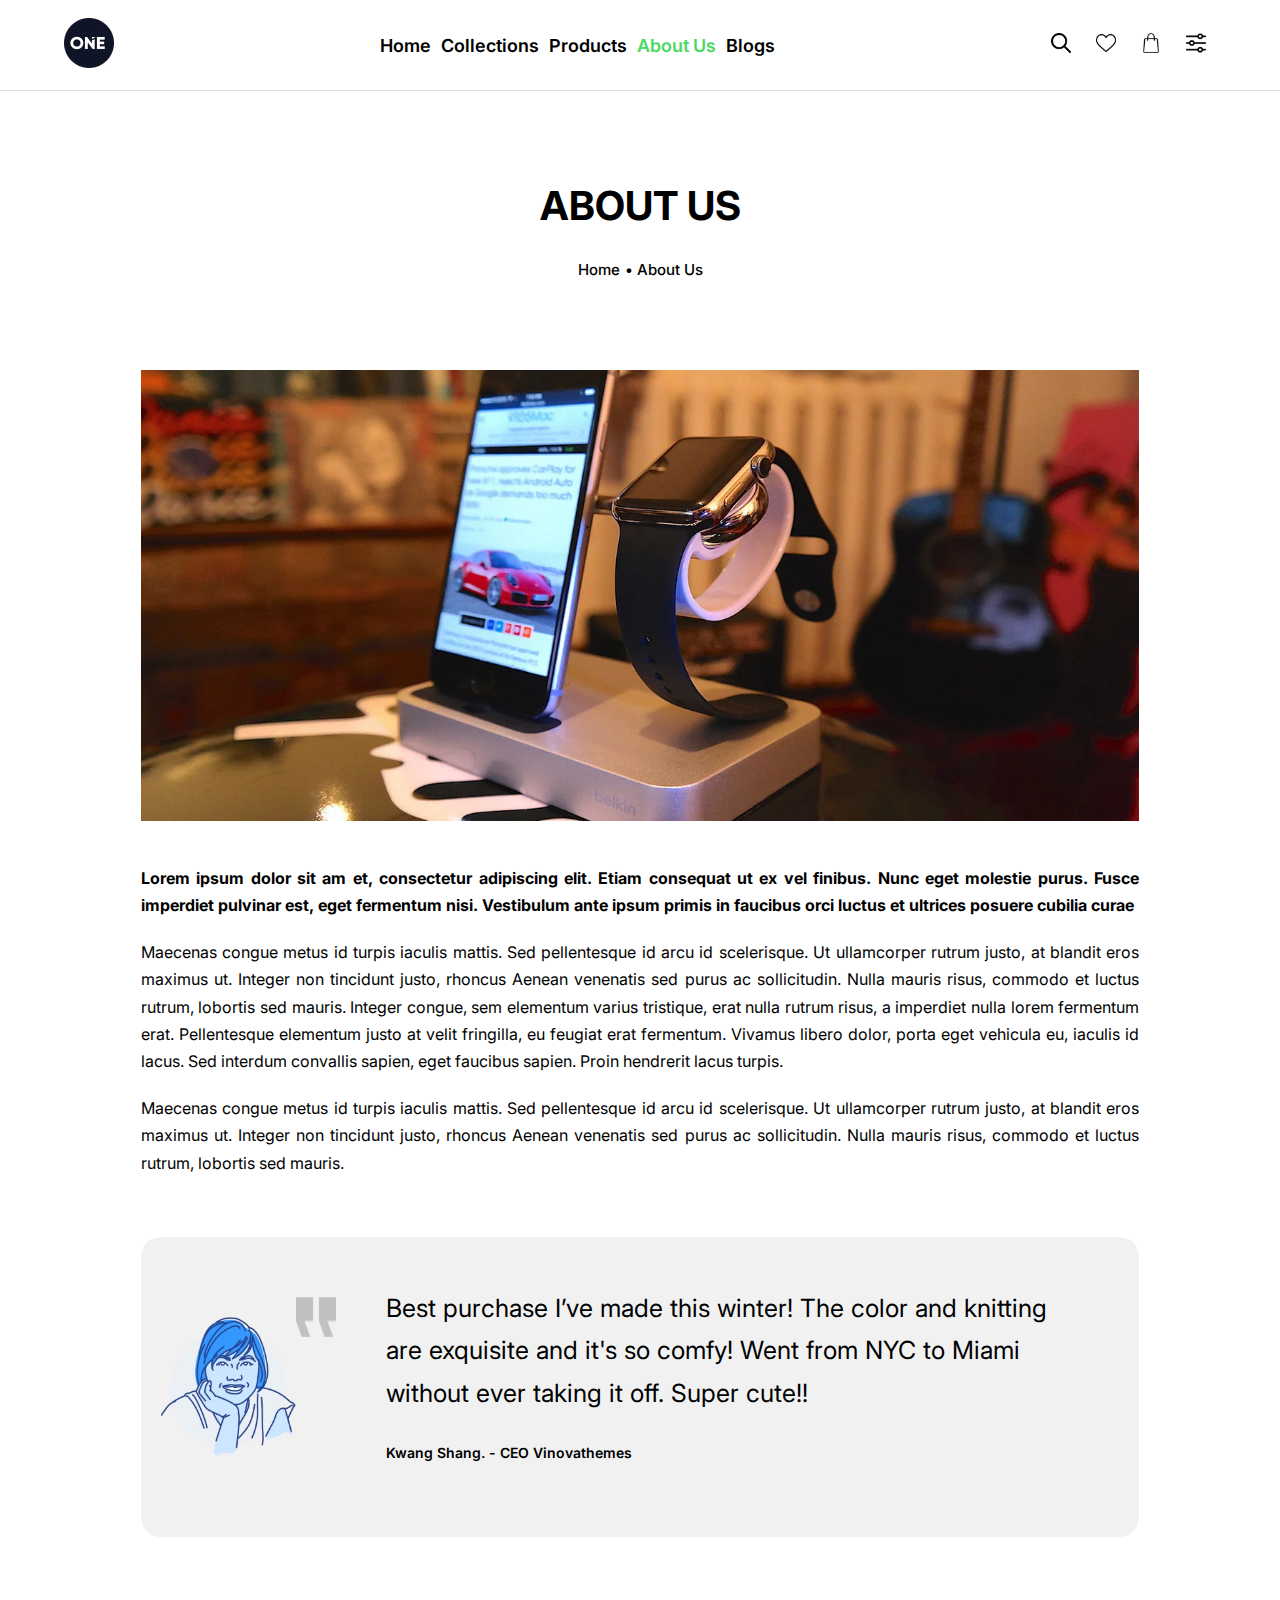
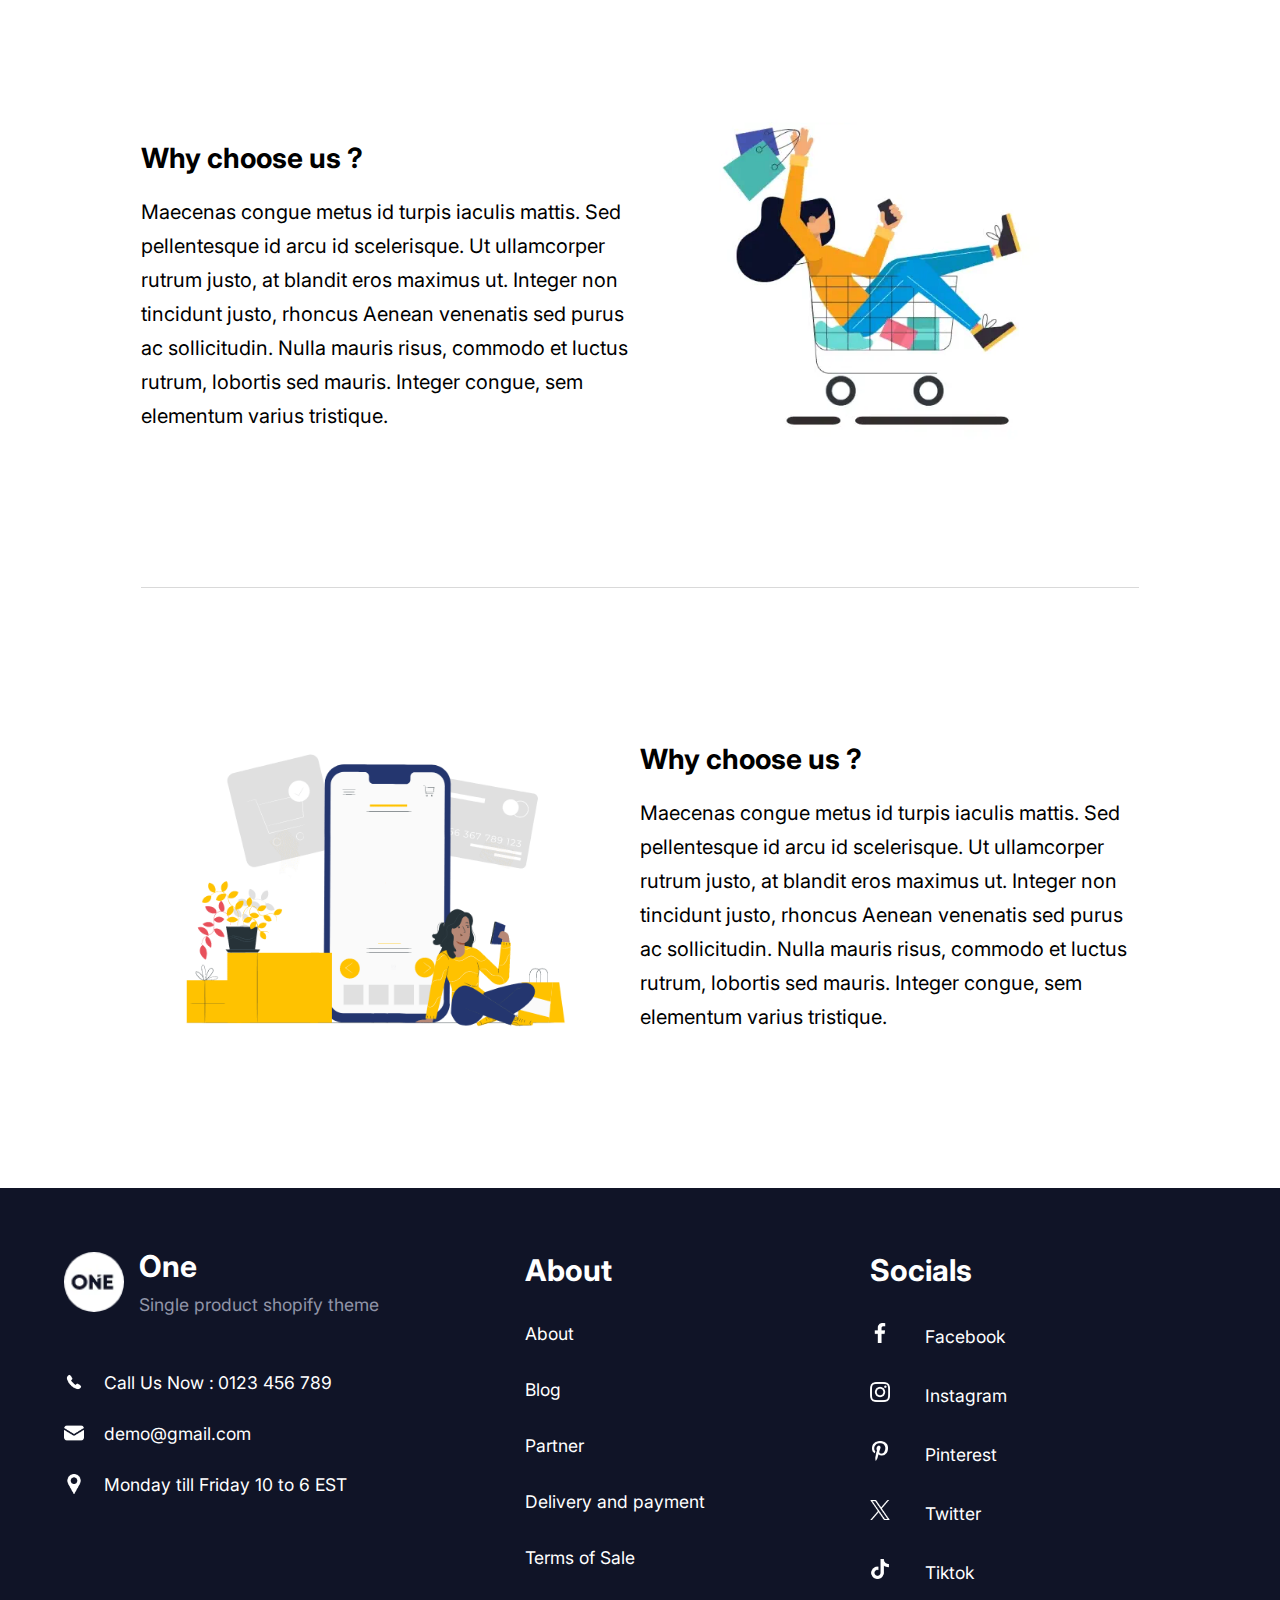
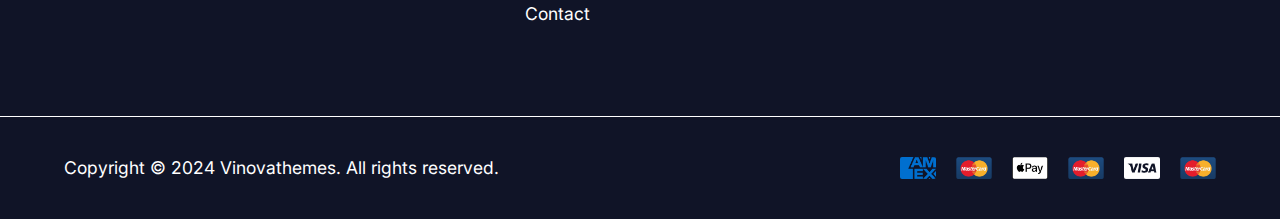
==== commit 85ef795e: "links updated commit" ====
--- a/about.html
+++ b/about.html
@@ -59,11 +59,11 @@
       </div>
 
       <div class="header__menus">
-        <a href="/">Home</a>
-        <a href="/collection.html">Collections</a>
-        <a href="/product.html">Products</a>
-        <a href="/about.html">About Us</a>
-        <a href="/blog.html">Blogs</a>
+        <a href="./index.html">Home</a>
+        <a href="./collection.html">Collections</a>
+        <a href="./product.html">Products</a>
+        <a class="selected-item" href="./about.html">About Us</a>
+        <a href="./blog.html">Blogs</a>
       </div>
 
       <div class="header__icons">
@@ -234,12 +234,12 @@
         <h4>About</h4>
 
         <div class="footer-about__a">
-          <a href="#">About</a>
-          <a href="#">Blog</a>
+          <a href="./about.html">About</a>
+          <a href="./blog.html">Blog</a>
           <a href="#">Partner</a>
           <a href="#">Delivery and payment</a>
           <a href="#">Terms of Sale</a>
-          <a href="#">Contact</a>
+          <a href="./about.html">Contact</a>
         </div>
       </div>
 
@@ -249,24 +249,24 @@
         <h4>Socials</h4>
 
         <div class="footer-social__a">
-          <a href="#">
+          <a href="https://www.facebook.com/">
             <span><img src="./images/icons/facebook.png" alt="fb" /></span>
             Facebook</a
           >
-          <a href="#">
+          <a href="https://www.instagram.com/">
             <span><img src="./images/icons/instagram.png" alt="fb" /></span>
 
             Instagram</a
           >
-          <a href="#">
+          <a href="https://www.pinterest.com/">
             <span><img src="./images/icons/pinterest.png" alt="fb" /></span>
             Pinterest</a
           >
-          <a href="#">
+          <a href="https://x.com/">
             <span><img src="./images/icons/twitter.png" alt="fb" /></span>
             Twitter</a
           >
-          <a href="#">
+          <a href="https://www.tiktok.com/">
             <span><img src="./images/icons/tiktok.png" alt="fb" /></span>
             Tiktok</a
           >
--- a/css/landing.css
+++ b/css/landing.css
@@ -86,7 +86,7 @@
 .policy-item {
   margin-top: 40px;
 
-  background-image: url(/images/policy-img.png);
+  background: url(../images/policy-img.png);
   background-size: cover;
   background-repeat: no-repeat;
   background-position: center;
@@ -103,7 +103,7 @@
   width: 100%;
   display: flex;
   justify-content: center;
-  color: #fff;
+  color: red;
   font-size: 20px;
 }
 
--- a/css/common.css
+++ b/css/common.css
@@ -58,6 +58,10 @@
 
 .header__menus a:hover {
   color: #4bd963;
+}
+
+.selected-item {
+  color: #4bd963 !important;
 }
 
 .header__search,
